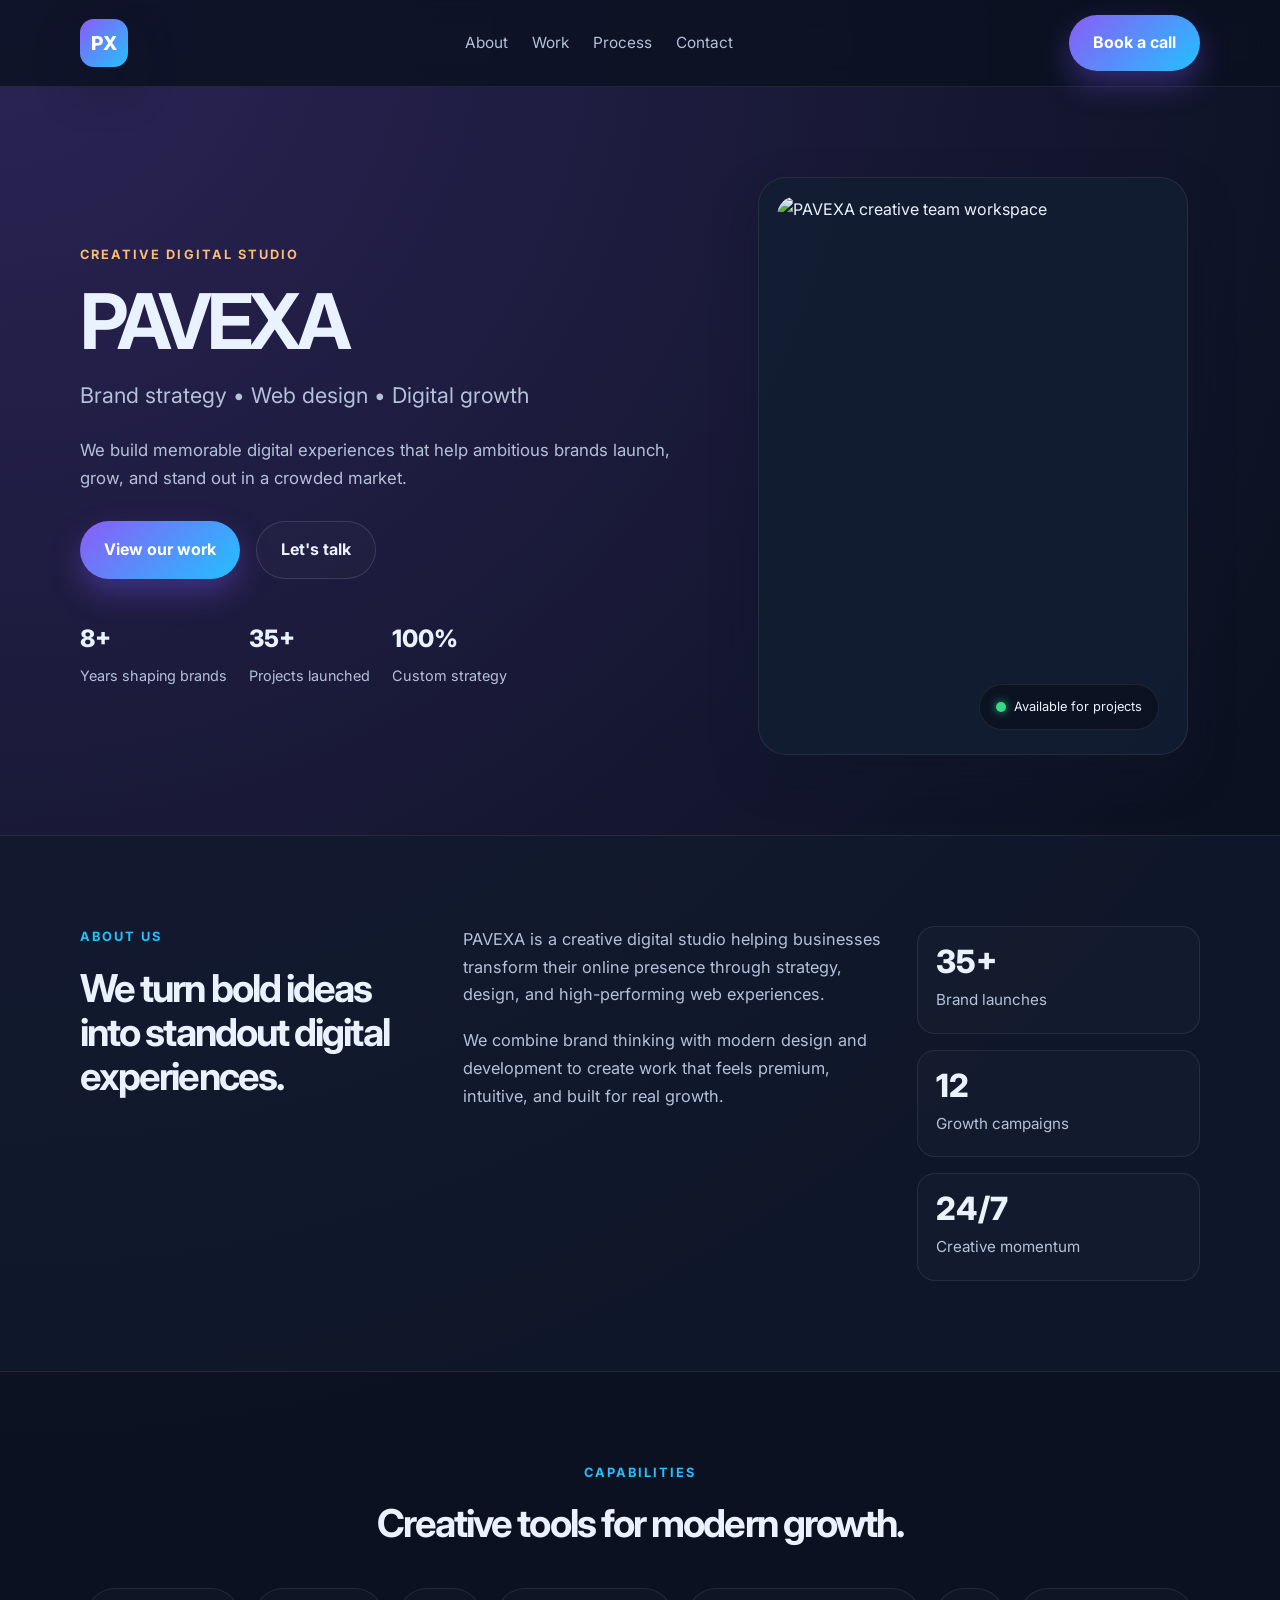
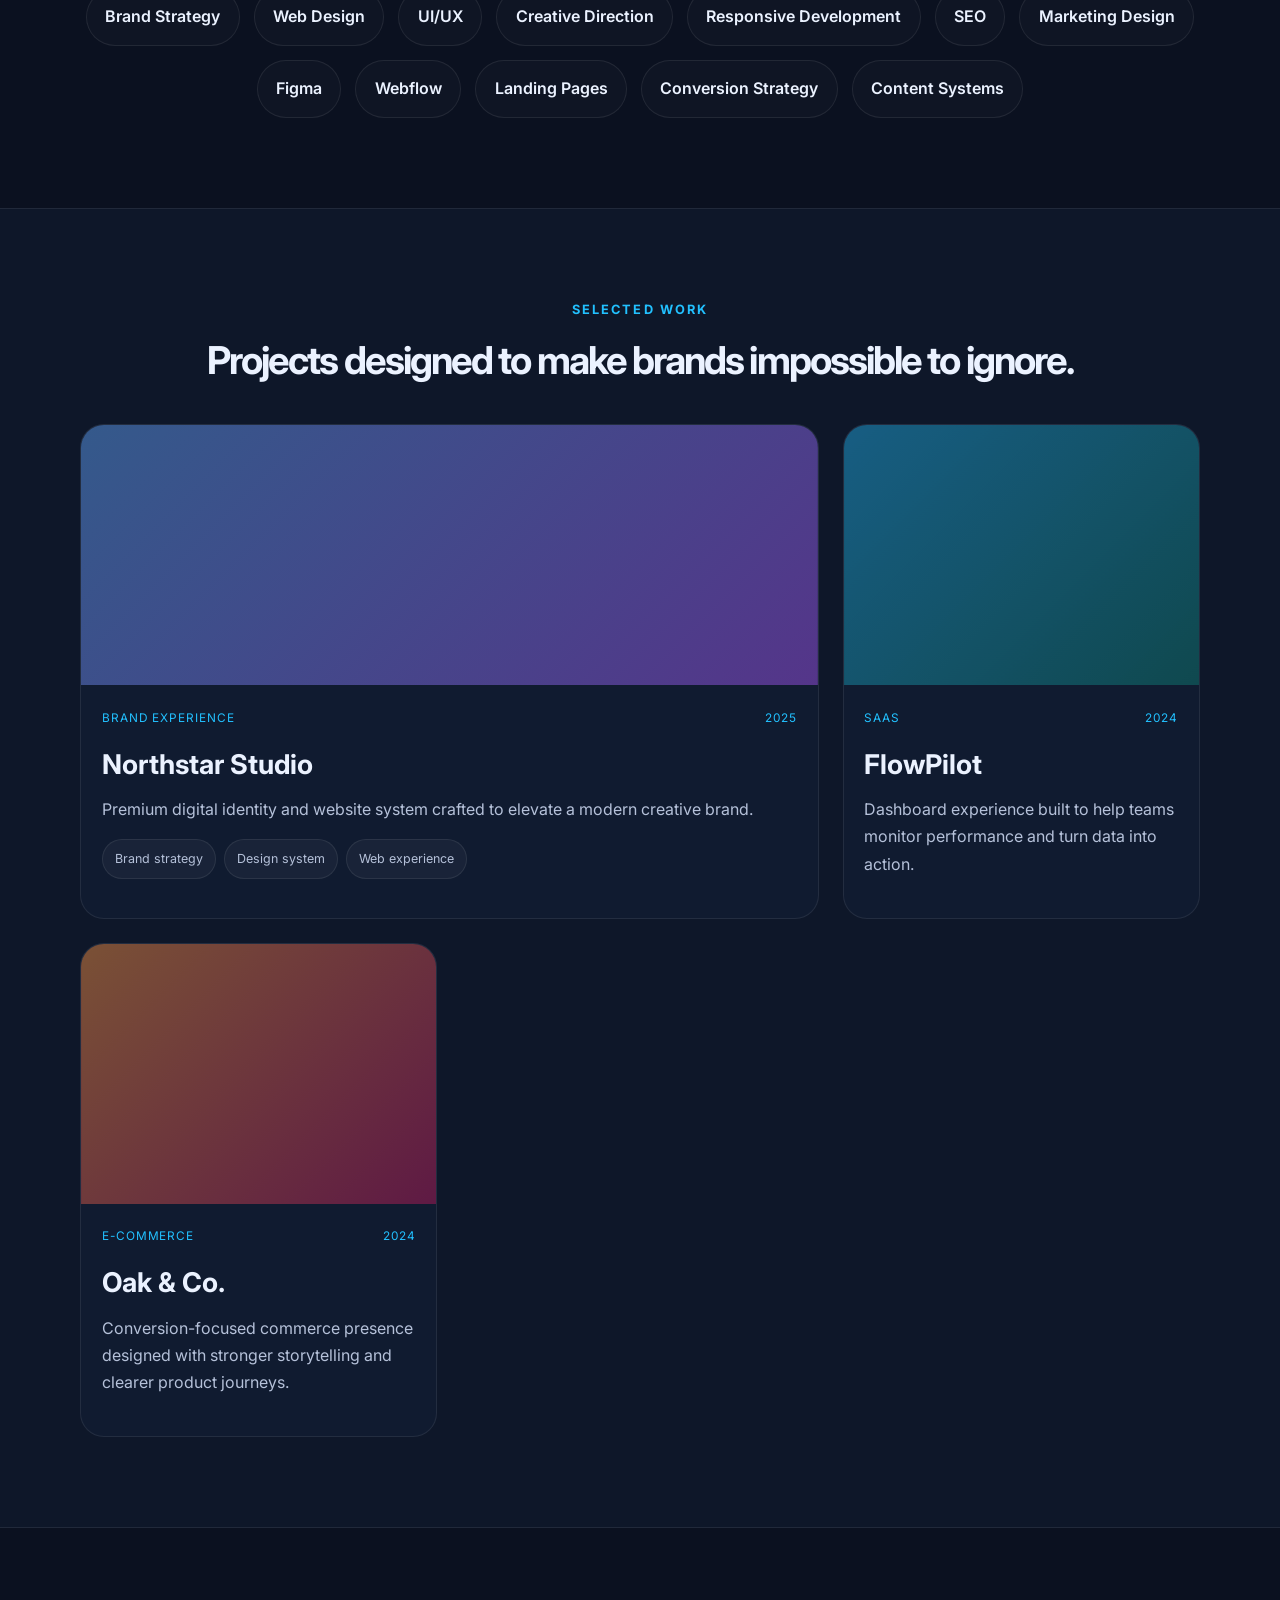
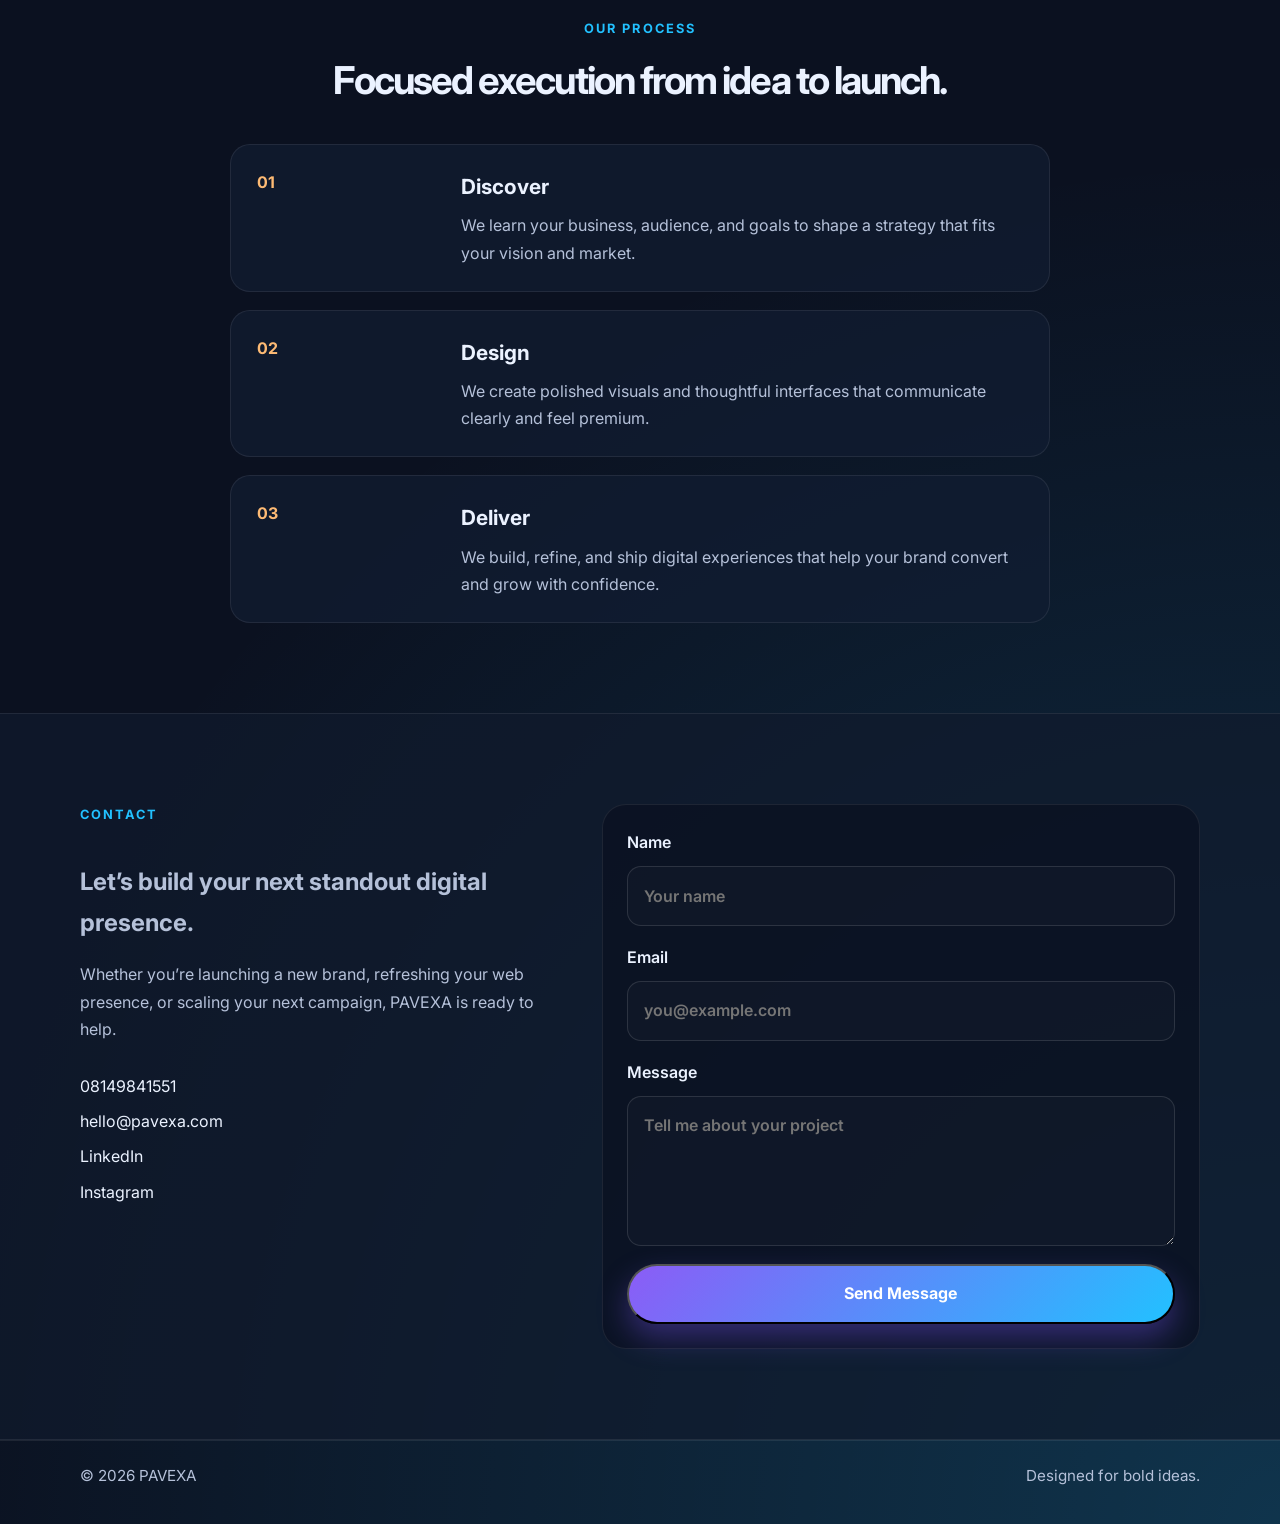
==== index.html @ 8b7e9048 "Add files via upload" ====
<!DOCTYPE html>
<html lang="en">
<head>
    <meta charset="UTF-8">
    <meta name="viewport" content="width=device-width, initial-scale=1.0">
    <meta name="theme-color" content="#0b1120">
    <title>PAVEXA | Digital Growth Studio</title>
    <meta name="description" content="PAVEXA is a creative digital studio crafting bold, modern experiences for brands and businesses.">
    <link rel="preconnect" href="https://fonts.googleapis.com">
    <link rel="preconnect" href="https://fonts.gstatic.com" crossorigin>
    <link href="https://fonts.googleapis.com/css2?family=Inter:wght@400;500;600;700;800;900&display=swap" rel="stylesheet">
    <link rel="stylesheet" href="style.css">
</head>
<body>
    <header class="site-header">
        <nav class="navbar container" aria-label="Main navigation">
            <a href="#home" class="logo" aria-label="Home">PX</a>
            <div class="nav-links">
                <a href="#about">About</a>
                <a href="#projects">Work</a>
                <a href="#experience">Process</a>
                <a href="#contact">Contact</a>
            </div>
            <a href="#contact" class="nav-button">Book a call</a>
        </nav>
    </header>

    <main>
        <section class="hero container" id="home">
            <div class="hero-copy">
                <p class="eyebrow">Creative digital studio</p>
                <h1>PAVEXA</h1>
                <p class="title">Brand strategy • Web design • Digital growth</p>
                <p class="description">
                    We build memorable digital experiences that help ambitious brands launch, grow, and stand out in a crowded market.
                </p>
                <div class="hero-actions">
                    <a href="#projects" class="primary-btn">View our work</a>
                    <a href="#contact" class="secondary-btn">Let's talk</a>
                </div>
                <ul class="quick-stats" aria-label="Highlights">
                    <li><strong>8+</strong><span>Years shaping brands</span></li>
                    <li><strong>35+</strong><span>Projects launched</span></li>
                    <li><strong>100%</strong><span>Custom strategy</span></li>
                </ul>
            </div>

            <div class="hero-visual">
                <div class="profile-card">
                    <img src="https://images.unsplash.com/photo-1522202176988-66273c2fd55f?auto=format&fit=crop&w=800&q=80" alt="PAVEXA creative team workspace">
                    <div class="availability-badge">Available for projects</div>
                </div>
            </div>
        </section>

        <section class="about section-surface" id="about">
            <div class="container about-grid">
                <div class="section-heading">
                    <p class="eyebrow accent">About us</p>
                    <h2>We turn bold ideas into standout digital experiences.</h2>
                </div>

                <div class="about-content">
                    <p>
                        PAVEXA is a creative digital studio helping businesses transform their online presence through strategy,
                        design, and high-performing web experiences.
                    </p>
                    <p>
                        We combine brand thinking with modern design and development to create work that feels premium,
                        intuitive, and built for real growth.
                    </p>
                </div>

                <div class="about-metrics">
                    <div class="metric-box">
                        <span class="metric-number">35+</span>
                        <span class="metric-label">Brand launches</span>
                    </div>
                    <div class="metric-box">
                        <span class="metric-number">12</span>
                        <span class="metric-label">Growth campaigns</span>
                    </div>
                    <div class="metric-box">
                        <span class="metric-number">24/7</span>
                        <span class="metric-label">Creative momentum</span>
                    </div>
                </div>
            </div>
        </section>

        <section class="skills container" aria-label="Skills">
            <div class="section-heading center">
                <p class="eyebrow accent">Capabilities</p>
                <h2>Creative tools for modern growth.</h2>
            </div>
            <div class="skills-grid">
                <span>Brand Strategy</span>
                <span>Web Design</span>
                <span>UI/UX</span>
                <span>Creative Direction</span>
                <span>Responsive Development</span>
                <span>SEO</span>
                <span>Marketing Design</span>
                <span>Figma</span>
                <span>Webflow</span>
                <span>Landing Pages</span>
                <span>Conversion Strategy</span>
                <span>Content Systems</span>
            </div>
        </section>

        <section class="projects section-surface" id="projects">
            <div class="container">
                <div class="section-heading center">
                    <p class="eyebrow accent">Selected work</p>
                    <h2>Projects designed to make brands impossible to ignore.</h2>
                </div>

                <div class="project-grid">
                    <article class="project-card featured">
                        <div class="project-image project-one"></div>
                        <div class="project-body">
                            <div class="project-meta">
                                <span>Brand experience</span>
                                <span>2025</span>
                            </div>
                            <h3>Northstar Studio</h3>
                            <p>Premium digital identity and website system crafted to elevate a modern creative brand.</p>
                            <ul>
                                <li>Brand strategy</li>
                                <li>Design system</li>
                                <li>Web experience</li>
                            </ul>
                        </div>
                    </article>

                    <article class="project-card">
                        <div class="project-image project-two"></div>
                        <div class="project-body">
                            <div class="project-meta">
                                <span>SaaS</span>
                                <span>2024</span>
                            </div>
                            <h3>FlowPilot</h3>
                            <p>Dashboard experience built to help teams monitor performance and turn data into action.</p>
                        </div>
                    </article>

                    <article class="project-card">
                        <div class="project-image project-three"></div>
                        <div class="project-body">
                            <div class="project-meta">
                                <span>E-commerce</span>
                                <span>2024</span>
                            </div>
                            <h3>Oak & Co.</h3>
                            <p>Conversion-focused commerce presence designed with stronger storytelling and clearer product journeys.</p>
                        </div>
                    </article>
                </div>
            </div>
        </section>

        <section class="experience container" id="experience">
            <div class="section-heading center">
                <p class="eyebrow accent">Our process</p>
                <h2>Focused execution from idea to launch.</h2>
            </div>

            <div class="timeline">
                <article class="timeline-item">
                    <span class="timeline-year">01</span>
                    <div class="timeline-content">
                        <h3>Discover</h3>
                        <p>We learn your business, audience, and goals to shape a strategy that fits your vision and market.</p>
                    </div>
                </article>

                <article class="timeline-item">
                    <span class="timeline-year">02</span>
                    <div class="timeline-content">
                        <h3>Design</h3>
                        <p>We create polished visuals and thoughtful interfaces that communicate clearly and feel premium.</p>
                    </div>
                </article>

                <article class="timeline-item">
                    <span class="timeline-year">03</span>
                    <div class="timeline-content">
                        <h3>Deliver</h3>
                        <p>We build, refine, and ship digital experiences that help your brand convert and grow with confidence.</p>
                    </div>
                </article>
            </div>
        </section>

        <section class="contact section-surface" id="contact">
            <div class="container contact-grid">
                <div class="contact-copy">
                    <p class="eyebrow accent">Contact</p>
                    <h2>Let’s build your next standout digital presence.</h2>
                    <p>
                        Whether you’re launching a new brand, refreshing your web presence, or scaling your next campaign, PAVEXA is ready to help.
                    </p>
                    <ul>
                        <li><a href="tel:+2348149841551">08149841551</a></li>
                        <li><a href="mailto:hello@pavexa.com">hello@pavexa.com</a></li>
                        <li><a href="https://www.linkedin.com" target="_blank" rel="noreferrer">LinkedIn</a></li>
                        <li><a href="https://instagram.com" target="_blank" rel="noreferrer">Instagram</a></li>
                    </ul>
                </div>

                <form class="contact-form" action="#" method="post">
                    <label>
                        <span>Name</span>
                        <input type="text" name="name" placeholder="Your name" required>
                    </label>
                    <label>
                        <span>Email</span>
                        <input type="email" name="email" placeholder="you@example.com" required>
                    </label>
                    <label>
                        <span>Message</span>
                        <textarea name="message" placeholder="Tell me about your project" required></textarea>
                    </label>
                    <button type="submit" class="primary-btn">Send Message</button>
                </form>
            </div>
        </section>
    </main>

    <footer class="site-footer">
        <div class="container footer-inner">
            <p>© 2026 PAVEXA</p>
            <p>Designed for bold ideas.</p>
        </div>
    </footer>
</body>
</html>
---- style.css ----
:root {
    --bg: #0b1120;
    --bg-alt: #101a2d;
    --panel: rgba(15, 23, 42, 0.92);
    --card: #121d32;
    --card-soft: #17253d;
    --text: #ebf2ff;
    --muted: #b5c1d9;
    --line: rgba(255, 255, 255, 0.08);
    --primary: #8b5cf6;
    --secondary: #22c1ff;
    --highlight: #fdba74;
    --shadow: 0 20px 45px rgba(15, 23, 42, 0.45);
}

* {
    box-sizing: border-box;
    margin: 0;
    padding: 0;
}

html {
    scroll-behavior: smooth;
}

body {
    font-family: 'Inter', 'Segoe UI', sans-serif;
    background:
        radial-gradient(circle at top left, rgba(139, 92, 246, 0.25), transparent 30%),
        radial-gradient(circle at bottom right, rgba(34, 193, 255, 0.2), transparent 28%),
        var(--bg);
    color: var(--text);
    line-height: 1.7;
}

a {
    color: inherit;
    text-decoration: none;
}

img {
    display: block;
    max-width: 100%;
}

button,
input,
textarea {
    font: inherit;
}

.container {
    width: min(1120px, calc(100% - 32px));
    margin: 0 auto;
}

.section-surface {
    background: rgba(16, 26, 45, 0.7);
    border-top: 1px solid var(--line);
    border-bottom: 1px solid var(--line);
}

.site-header {
    position: sticky;
    top: 0;
    z-index: 10;
    backdrop-filter: blur(14px);
    background: rgba(11, 17, 32, 0.8);
    border-bottom: 1px solid var(--line);
}

.navbar {
    display: flex;
    align-items: center;
    justify-content: space-between;
    gap: 24px;
    min-height: 86px;
}

.logo {
    display: inline-flex;
    align-items: center;
    justify-content: center;
    width: 48px;
    height: 48px;
    border-radius: 14px;
    background: linear-gradient(135deg, var(--primary), var(--secondary));
    color: white;
    font-size: 1.2rem;
    font-weight: 800;
    box-shadow: var(--shadow);
}

.nav-links {
    display: flex;
    align-items: center;
    gap: 24px;
    color: var(--muted);
    font-size: 0.96rem;
}

.nav-links a {
    transition: color 0.2s ease;
}

.nav-links a:hover,
.nav-links a:focus-visible {
    color: var(--text);
}

.nav-button,
.primary-btn,
.secondary-btn {
    display: inline-flex;
    align-items: center;
    justify-content: center;
    border-radius: 999px;
    padding: 0.9rem 1.5rem;
    font-weight: 700;
    transition: transform 0.2s ease, box-shadow 0.2s ease, border-color 0.2s ease;
}

.nav-button,
.primary-btn {
    background: linear-gradient(135deg, var(--primary), var(--secondary));
    color: white;
    box-shadow: 0 14px 30px rgba(115, 82, 236, 0.38);
}

.secondary-btn {
    border: 1px solid rgba(255, 255, 255, 0.12);
    background: rgba(255, 255, 255, 0.02);
    color: var(--text);
}

.nav-button:hover,
.primary-btn:hover,
.secondary-btn:hover,
.nav-button:focus-visible,
.primary-btn:focus-visible,
.secondary-btn:focus-visible {
    transform: translateY(-2px);
}

.hero {
    display: grid;
    grid-template-columns: 1.15fr 0.85fr;
    align-items: center;
    gap: 54px;
    padding: 90px 0 80px;
}

.eyebrow {
    margin-bottom: 18px;
    color: var(--highlight);
    font-weight: 700;
    font-size: 0.8rem;
    letter-spacing: 0.16em;
    text-transform: uppercase;
}

.eyebrow.accent {
    color: var(--secondary);
}

.hero h1 {
    font-size: clamp(3rem, 6vw, 5.2rem);
    line-height: 0.98;
    letter-spacing: -0.07em;
    margin-bottom: 18px;
}

.title {
    color: var(--muted);
    font-size: clamp(1rem, 2vw, 1.35rem);
    margin-bottom: 22px;
}

.description {
    max-width: 610px;
    color: var(--muted);
    font-size: 1.05rem;
    margin-bottom: 28px;
}

.hero-actions {
    display: flex;
    flex-wrap: wrap;
    gap: 16px;
    margin-bottom: 30px;
}

.quick-stats {
    list-style: none;
    display: flex;
    flex-wrap: wrap;
    gap: 22px;
    padding-top: 10px;
}

.quick-stats li {
    display: flex;
    flex-direction: column;
    gap: 4px;
    min-width: 120px;
}

.quick-stats strong {
    font-size: 1.5rem;
    font-weight: 800;
}

.quick-stats span {
    color: var(--muted);
    font-size: 0.9rem;
}

.hero-visual {
    display: flex;
    justify-content: center;
}

.profile-card {
    position: relative;
    width: min(100%, 430px);
    padding: 18px;
    border: 1px solid var(--line);
    border-radius: 28px;
    background: rgba(18, 29, 50, 0.95);
    box-shadow: var(--shadow);
}

.profile-card img {
    width: 100%;
    height: 540px;
    object-fit: cover;
    border-radius: 20px;
}

.availability-badge {
    position: absolute;
    right: 28px;
    bottom: 24px;
    display: inline-flex;
    align-items: center;
    gap: 8px;
    background: rgba(11, 17, 32, 0.86);
    border: 1px solid rgba(255, 255, 255, 0.08);
    padding: 0.7rem 1rem;
    border-radius: 999px;
    font-size: 0.8rem;
    color: var(--text);
}

.availability-badge::before {
    content: '';
    width: 10px;
    height: 10px;
    border-radius: 50%;
    background: #39d98a;
    box-shadow: 0 0 10px rgba(57, 217, 138, 0.8);
}

.about,
.projects,
.contact,
.experience,
.skills {
    padding: 90px 0;
}

.about-grid {
    display: grid;
    grid-template-columns: 1fr 1.2fr 0.8fr;
    gap: 30px;
    align-items: start;
}

.section-heading {
    margin-bottom: 18px;
}

.section-heading.center {
    text-align: center;
    margin-bottom: 42px;
}

.section-heading h2 {
    font-size: clamp(2rem, 3vw, 3rem);
    line-height: 1.15;
    letter-spacing: -0.05em;
}

.about-content {
    display: grid;
    gap: 18px;
    color: var(--muted);
    font-size: 1.02rem;
}

.about-metrics {
    display: grid;
    gap: 16px;
}

.metric-box {
    padding: 1.2rem 1.1rem;
    border: 1px solid var(--line);
    border-radius: 18px;
    background: rgba(255, 255, 255, 0.02);
}

.metric-number {
    display: block;
    font-size: 2rem;
    line-height: 1;
    font-weight: 800;
    margin-bottom: 8px;
}

.metric-label {
    color: var(--muted);
    font-size: 0.95rem;
}

.skills-grid {
    display: flex;
    flex-wrap: wrap;
    gap: 14px;
    justify-content: center;
}

.skills-grid span {
    display: inline-flex;
    align-items: center;
    padding: 0.9rem 1.15rem;
    border: 1px solid var(--line);
    border-radius: 999px;
    background: rgba(255, 255, 255, 0.02);
    color: var(--text);
    font-weight: 600;
}

.project-grid {
    display: grid;
    grid-template-columns: repeat(3, minmax(0, 1fr));
    gap: 24px;
}

.project-card {
    overflow: hidden;
    border: 1px solid var(--line);
    border-radius: 24px;
    background: rgba(18, 29, 50, 0.8);
}

.project-card.featured {
    grid-column: span 2;
}

.project-image {
    height: 260px;
    background-size: cover;
    background-position: center;
}

.project-one {
    background-image: linear-gradient(135deg, rgba(96, 165, 250, 0.45), rgba(168, 85, 247, 0.45)), url('https://images.unsplash.com/photo-1522202176988-66273c2fd55f?auto=format&fit=crop&w=1200&q=80');
}

.project-two {
    background-image: linear-gradient(135deg, rgba(34, 193, 255, 0.4), rgba(15, 118, 110, 0.5)), url('https://images.unsplash.com/photo-1552664730-d307ca884978?auto=format&fit=crop&w=1200&q=80');
}

.project-three {
    background-image: linear-gradient(135deg, rgba(251, 146, 60, 0.45), rgba(190, 24, 93, 0.45)), url('https://images.unsplash.com/photo-1483985988355-763728e1935b?auto=format&fit=crop&w=1200&q=80');
}

.project-body {
    padding: 1.4rem 1.3rem 1.5rem;
}

.project-meta {
    display: flex;
    justify-content: space-between;
    gap: 12px;
    color: var(--secondary);
    font-size: 0.74rem;
    text-transform: uppercase;
    letter-spacing: 0.08em;
    margin-bottom: 14px;
}

.project-body h3 {
    font-size: 1.7rem;
    margin-bottom: 8px;
}

.project-body p {
    color: var(--muted);
    margin-bottom: 16px;
}

.project-body ul {
    list-style: none;
    display: flex;
    flex-wrap: wrap;
    gap: 8px;
}

.project-body li {
    background: rgba(255, 255, 255, 0.04);
    border: 1px solid var(--line);
    border-radius: 999px;
    padding: 0.5rem 0.75rem;
    font-size: 0.78rem;
    color: var(--muted);
}

.timeline {
    display: grid;
    gap: 18px;
    max-width: 820px;
    margin: 0 auto;
}

.timeline-item {
    display: grid;
    grid-template-columns: 180px 1fr;
    gap: 24px;
    padding: 1.5rem 1.6rem;
    border: 1px solid var(--line);
    border-radius: 20px;
    background: rgba(18, 29, 50, 0.7);
}

.timeline-year {
    color: var(--highlight);
    font-weight: 700;
}

.timeline-content h3 {
    margin-bottom: 8px;
    font-size: 1.3rem;
}

.timeline-content p {
    color: var(--muted);
}

.contact-grid {
    display: grid;
    grid-template-columns: 0.9fr 1.1fr;
    gap: 32px;
    align-items: start;
}

.contact-copy {
    display: grid;
    gap: 18px;
    color: var(--muted);
}

.contact-copy ul {
    list-style: none;
    display: grid;
    gap: 8px;
    margin-top: 12px;
}

.contact-copy a {
    color: var(--text);
}

.contact-form {
    display: grid;
    gap: 18px;
    padding: 1.5rem;
    border-radius: 24px;
    background: rgba(11, 17, 32, 0.7);
    border: 1px solid var(--line);
}

.contact-form label {
    display: grid;
    gap: 10px;
    color: var(--text);
    font-weight: 600;
}

.contact-form input,
.contact-form textarea {
    border: 1px solid rgba(255, 255, 255, 0.12);
    background: rgba(255, 255, 255, 0.02);
    border-radius: 14px;
    color: var(--text);
    padding: 0.95rem 1rem;
}

.contact-form textarea {
    min-height: 150px;
    resize: vertical;
}

.site-footer {
    border-top: 1px solid var(--line);
    padding: 1.4rem 0 2.2rem;
}

.footer-inner {
    display: flex;
    justify-content: space-between;
    gap: 12px;
    color: var(--muted);
    font-size: 0.95rem;
}

@media (max-width: 900px) {
    .hero,
    .about-grid,
    .contact-grid,
    .project-grid {
        grid-template-columns: 1fr;
    }

    .project-card.featured {
        grid-column: auto;
    }

    .timeline-item {
        grid-template-columns: 1fr;
        gap: 10px;
    }
}

@media (max-width: 680px) {
    .navbar {
        flex-wrap: wrap;
        justify-content: center;
        padding: 20px 0;
    }

    .nav-links {
        width: 100%;
        justify-content: center;
        flex-wrap: wrap;
    }

    .nav-button {
        display: none;
    }

    .hero {
        padding-top: 60px;
    }

    .profile-card img {
        height: 440px;
    }

    .footer-inner {
        flex-direction: column;
        text-align: center;
    }
}
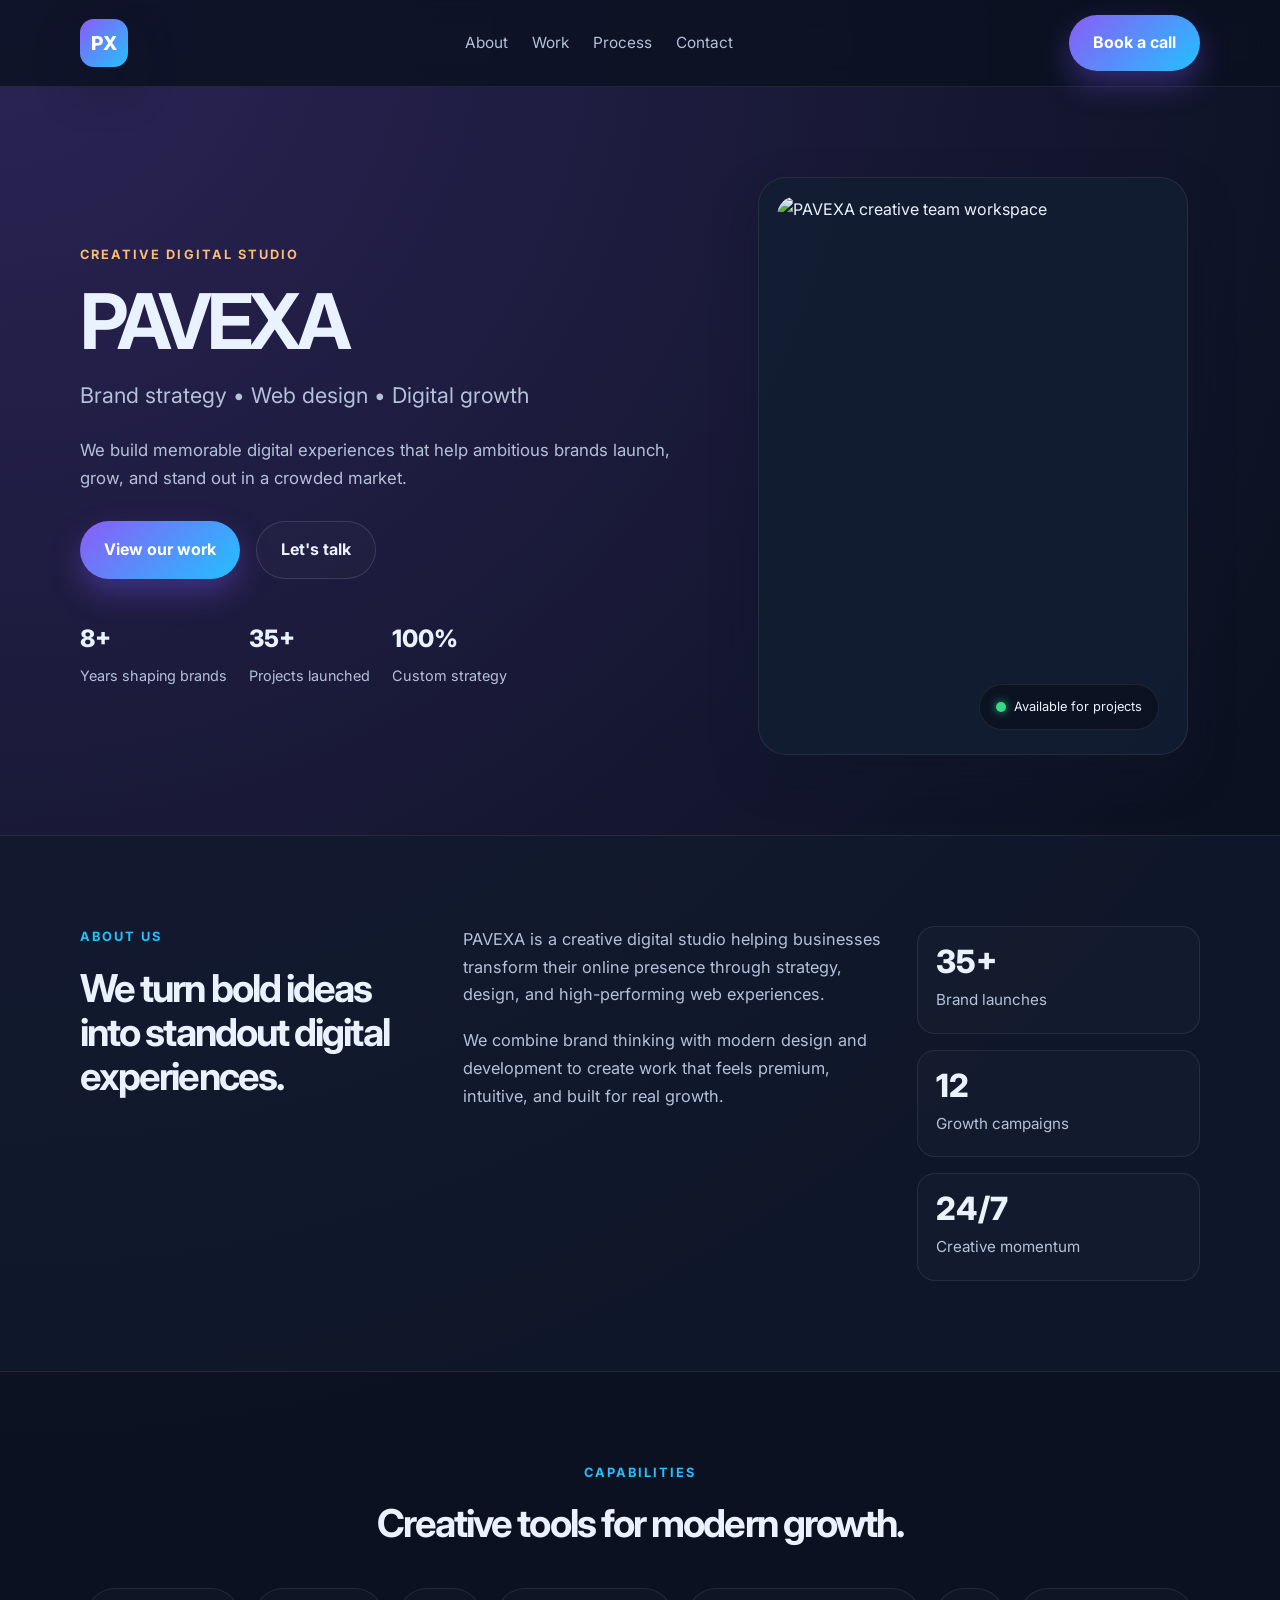
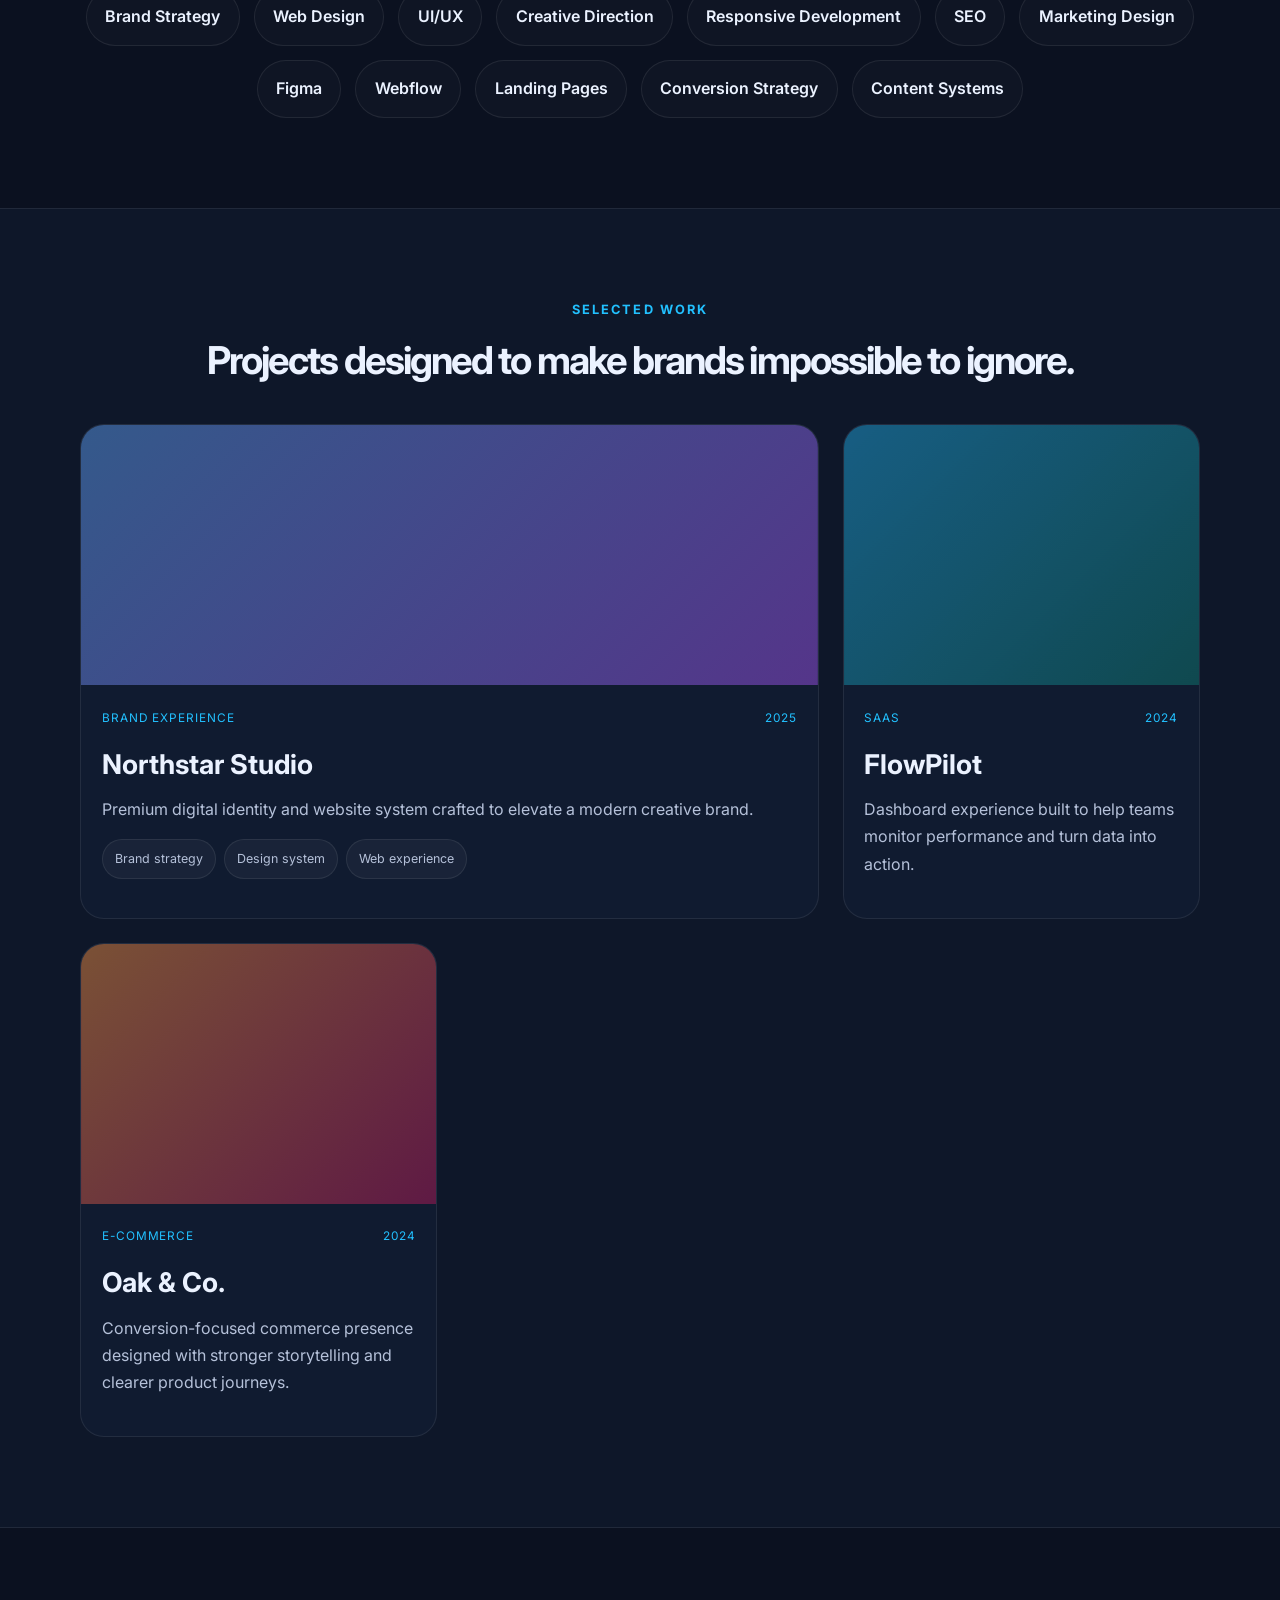
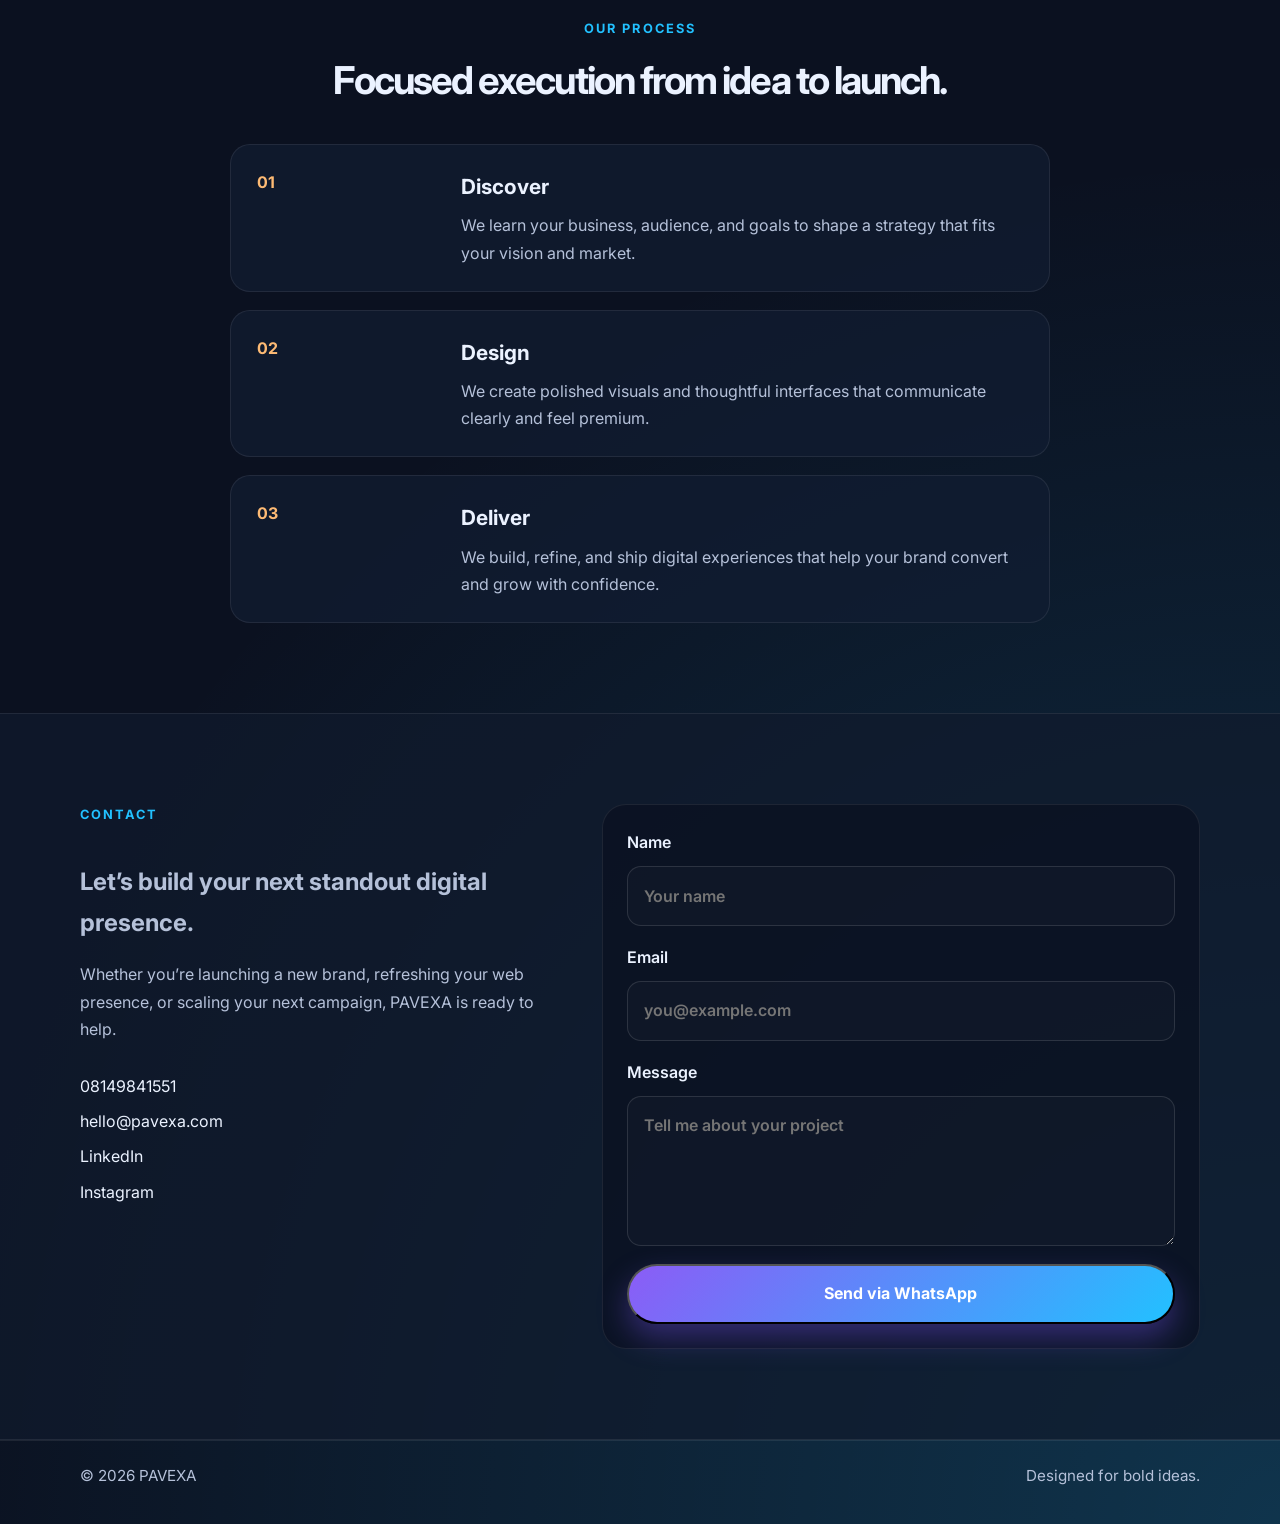
==== commit db7dadbd: "Route contact form to WhatsApp Updated contact form submission to use WhatsApp for messaging." ====
--- a/index.html
+++ b/index.html
@@ -210,7 +210,7 @@
                     </ul>
                 </div>
 
-                <form class="contact-form" action="#" method="post">
+                <form class="contact-form">
                     <label>
                         <span>Name</span>
                         <input type="text" name="name" placeholder="Your name" required>
@@ -223,7 +223,7 @@
                         <span>Message</span>
                         <textarea name="message" placeholder="Tell me about your project" required></textarea>
                     </label>
-                    <button type="submit" class="primary-btn">Send Message</button>
+                    <button type="submit" class="primary-btn">Send via WhatsApp</button>
                 </form>
             </div>
         </section>
@@ -235,5 +235,6 @@
             <p>Designed for bold ideas.</p>
         </div>
     </footer>
-</body>
+<script>         document.querySelector('.contact-form').addEventListener('submit', (event) => {             event.preventDefault();             const formData = new FormData(event.currentTarget);             const message = [                 'Hello PAVEXA, my name is ' + formData.get('name') + '.',                 'My email is ' + formData.get('email') + '.',                 '',                 formData.get('message')             ].join('
+');             window.location.href = 'https://wa.me/2348149841551?text=' + encodeURIComponent(message);         });     </script> </body>
 </html>
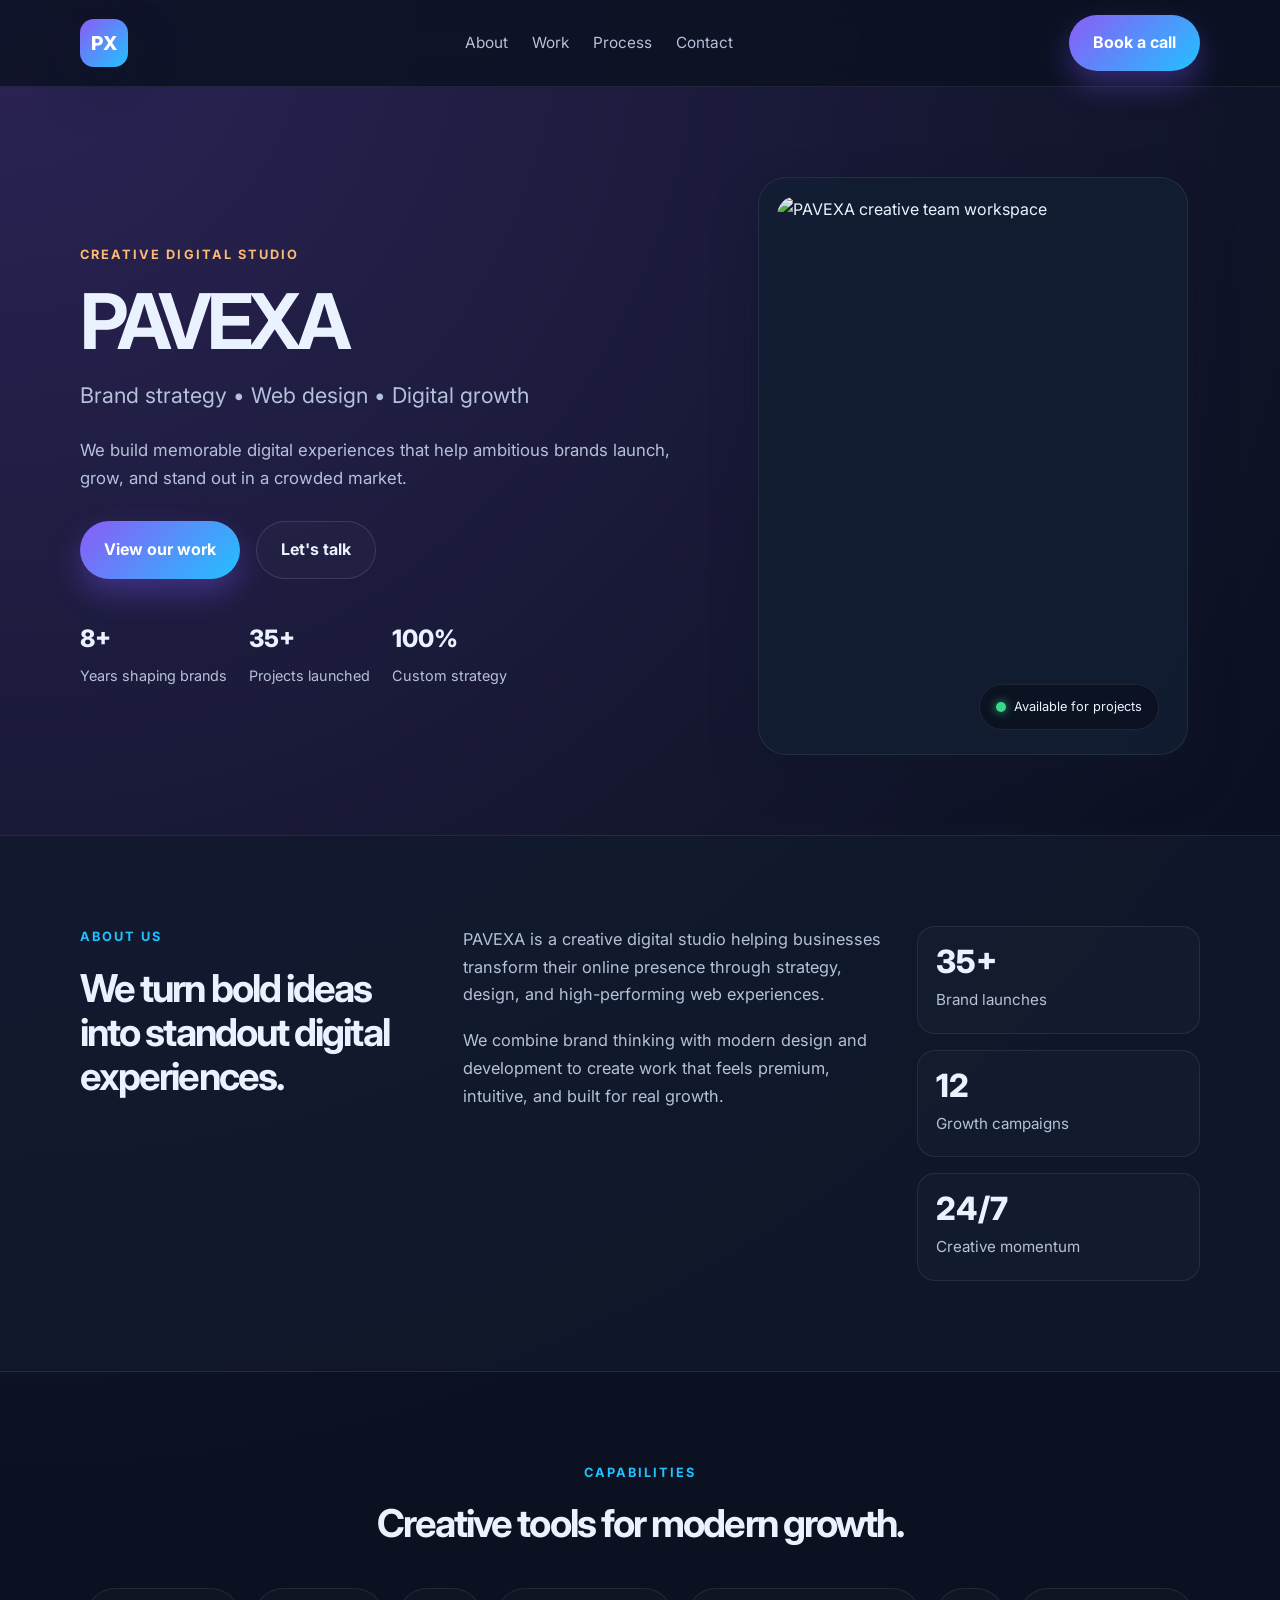
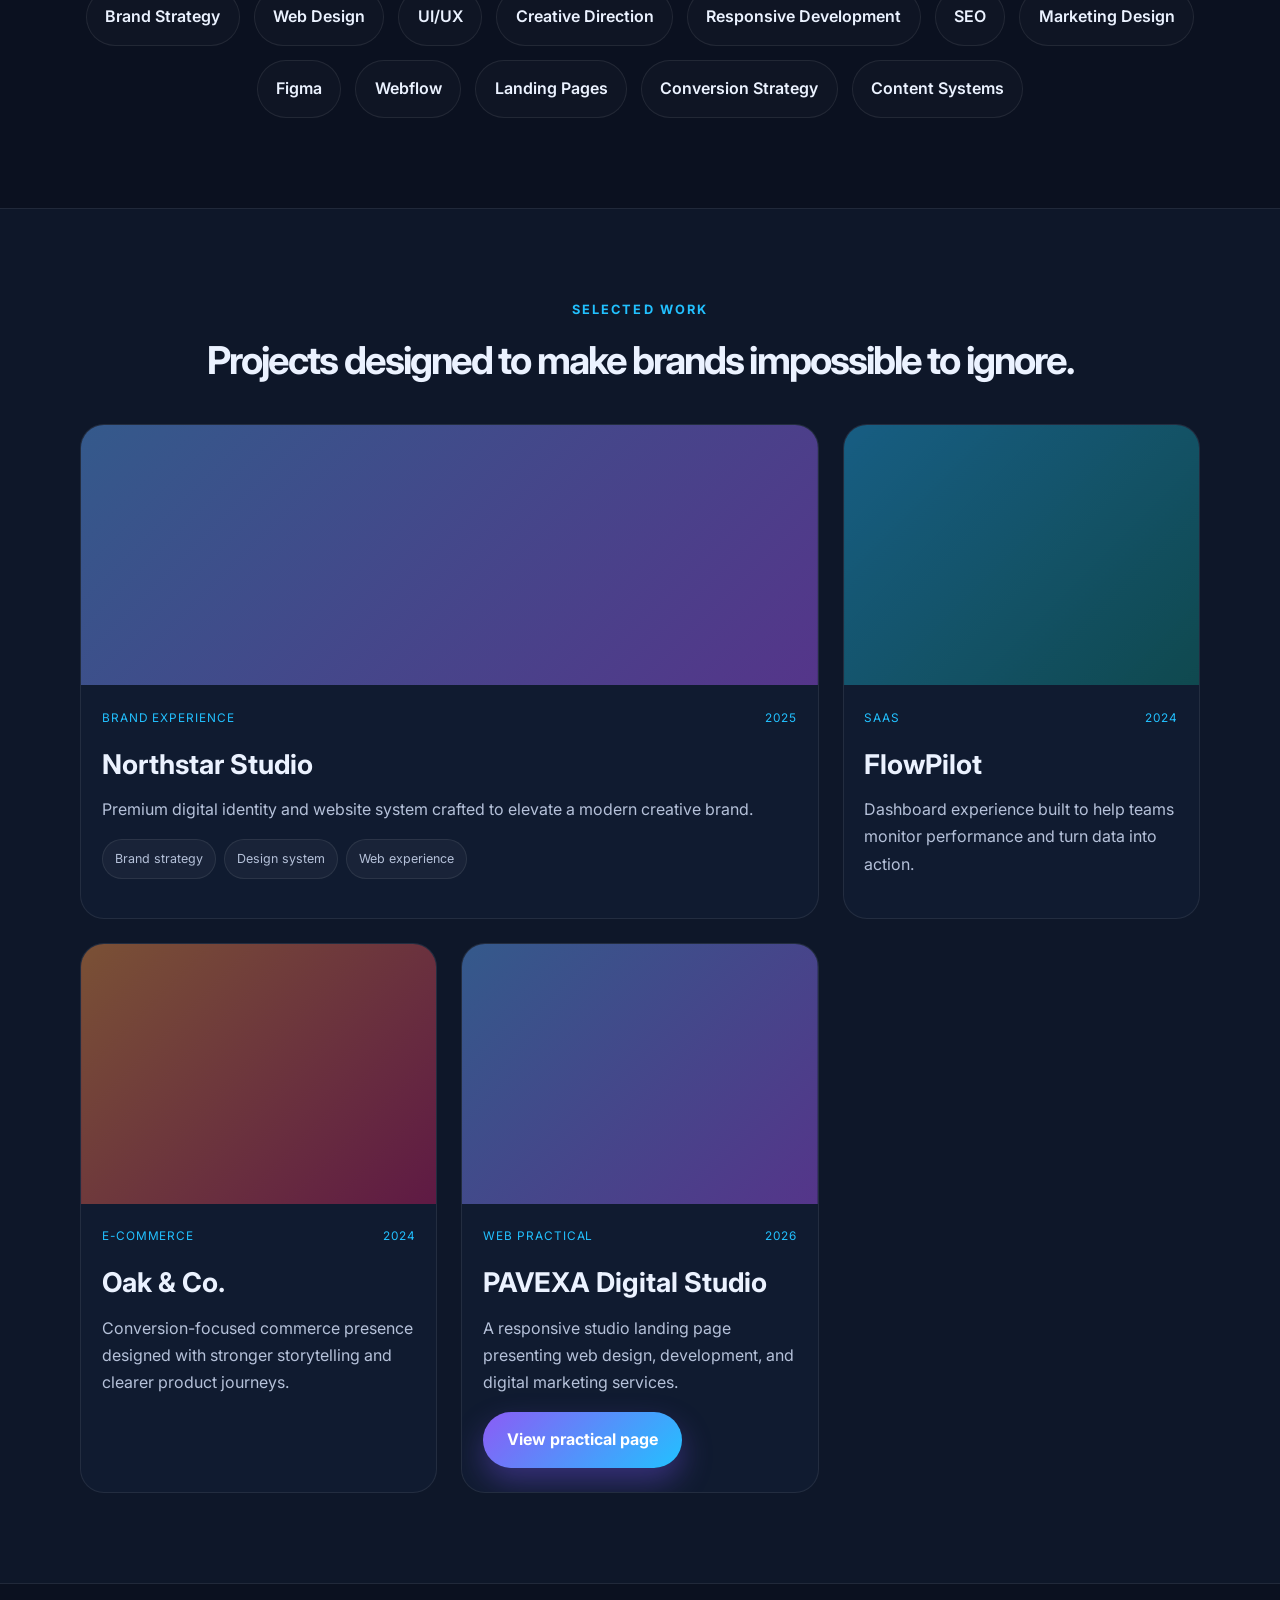
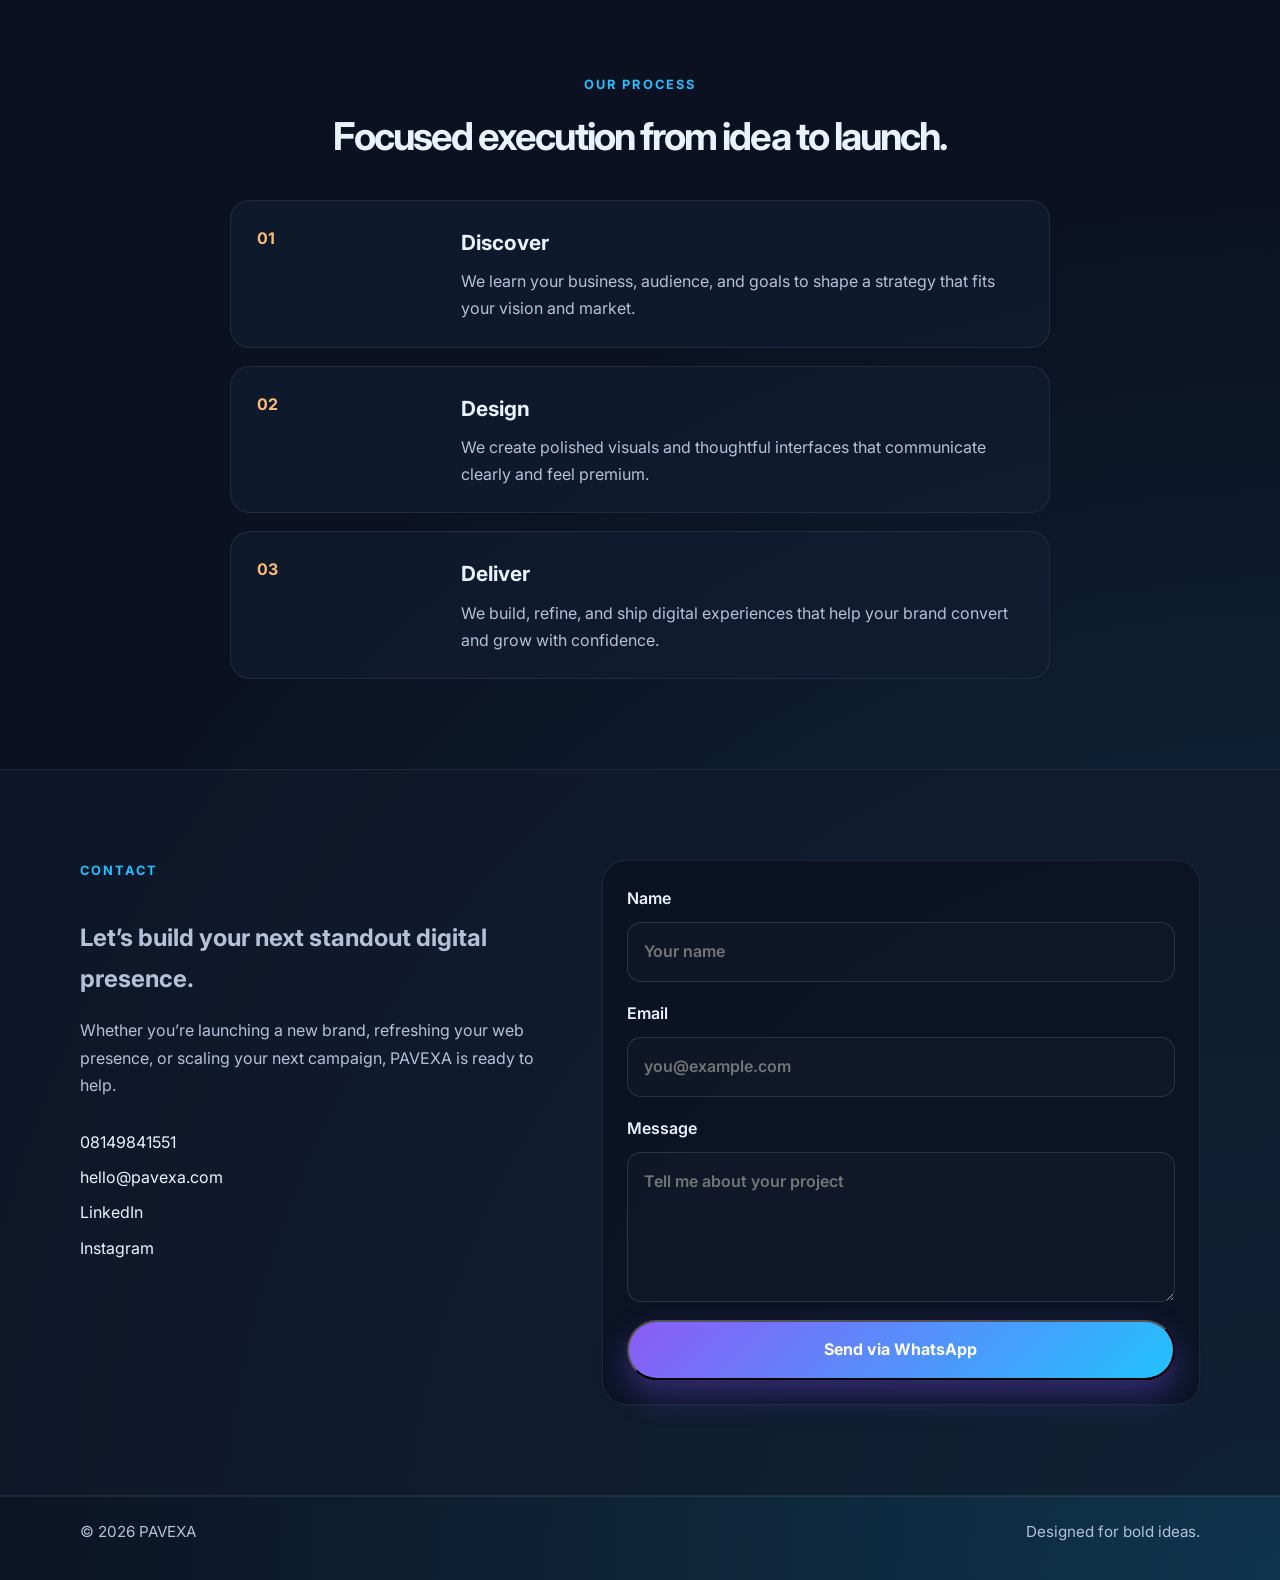
==== commit 3270e989: "Add web practical to portfolio projects" ====
--- a/index.html
+++ b/index.html
@@ -156,12 +156,7 @@
                             <h3>Oak & Co.</h3>
                             <p>Conversion-focused commerce presence designed with stronger storytelling and clearer product journeys.</p>
                         </div>
-                    </article>
-                </div>
-            </div>
-        </section>
-
-        <section class="experience container" id="experience">
+                    </article>                      <article class="project-card">                         <div class="project-image project-one"></div>                         <div class="project-body">                             <div class="project-meta">                                 <span>Web practical</span>                                 <span>2026</span>                             </div>                             <h3>PAVEXA Digital Studio</h3>                             <p>A responsive studio landing page presenting web design, development, and digital marketing services.</p>                             <a class="primary-btn" href="web-practical.html">View practical page</a>                         </div>                     </article>                 </div>             </div>         </section>          <section class="experience container" id="experience">
             <div class="section-heading center">
                 <p class="eyebrow accent">Our process</p>
                 <h2>Focused execution from idea to launch.</h2>
@@ -235,6 +230,5 @@
             <p>Designed for bold ideas.</p>
         </div>
     </footer>
-<script>         document.querySelector('.contact-form').addEventListener('submit', (event) => {             event.preventDefault();             const formData = new FormData(event.currentTarget);             const message = [                 'Hello PAVEXA, my name is ' + formData.get('name') + '.',                 'My email is ' + formData.get('email') + '.',                 '',                 formData.get('message')             ].join('
-');             window.location.href = 'https://wa.me/2348149841551?text=' + encodeURIComponent(message);         });     </script> </body>
+<script>         document.querySelector('.contact-form').addEventListener('submit', (event) => {             event.preventDefault();             const formData = new FormData(event.currentTarget);             const message = [                 'Hello PAVEXA, my name is ' + formData.get('name') + '.',                 'My email is ' + formData.get('email') + '.',                 '',                 formData.get('message')             ].join(' | ');             window.location.href = 'https://wa.me/2348149841551?text=' + encodeURIComponent(message);         });     </script> </body>
 </html>
